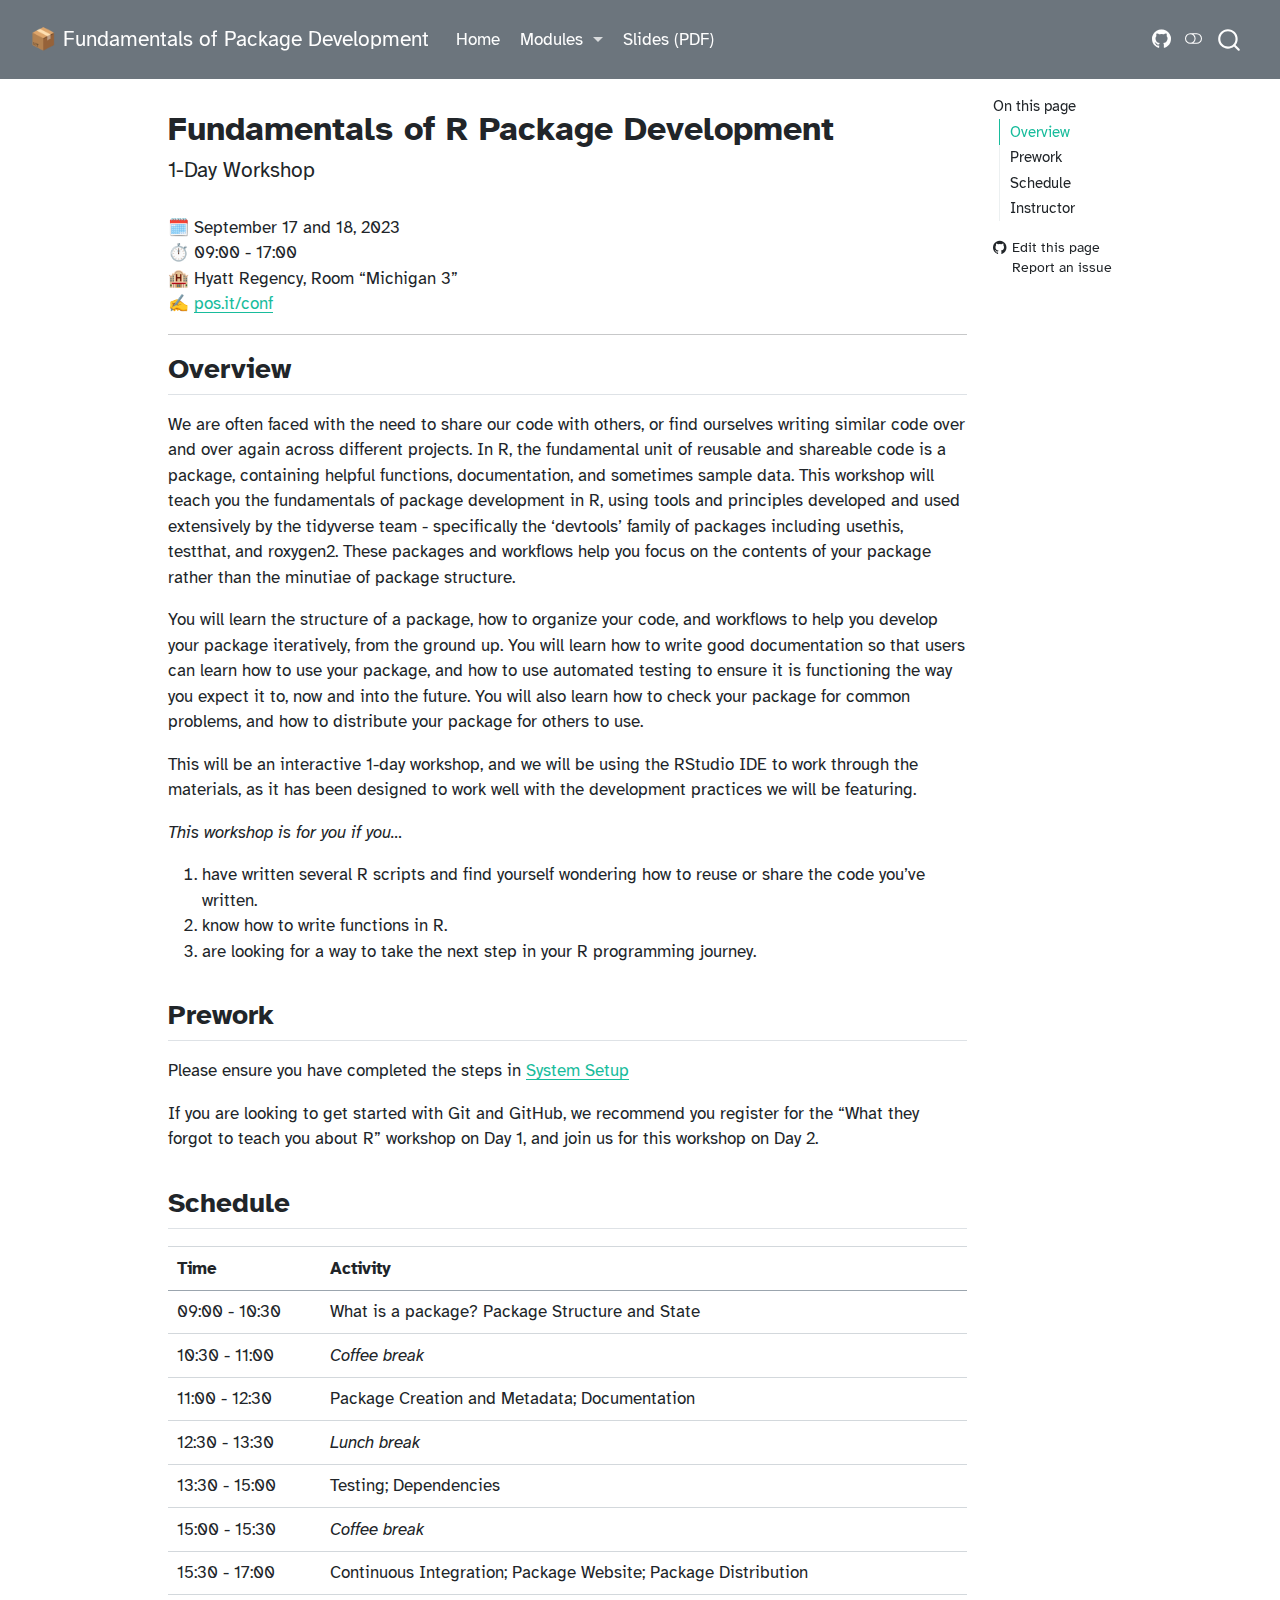
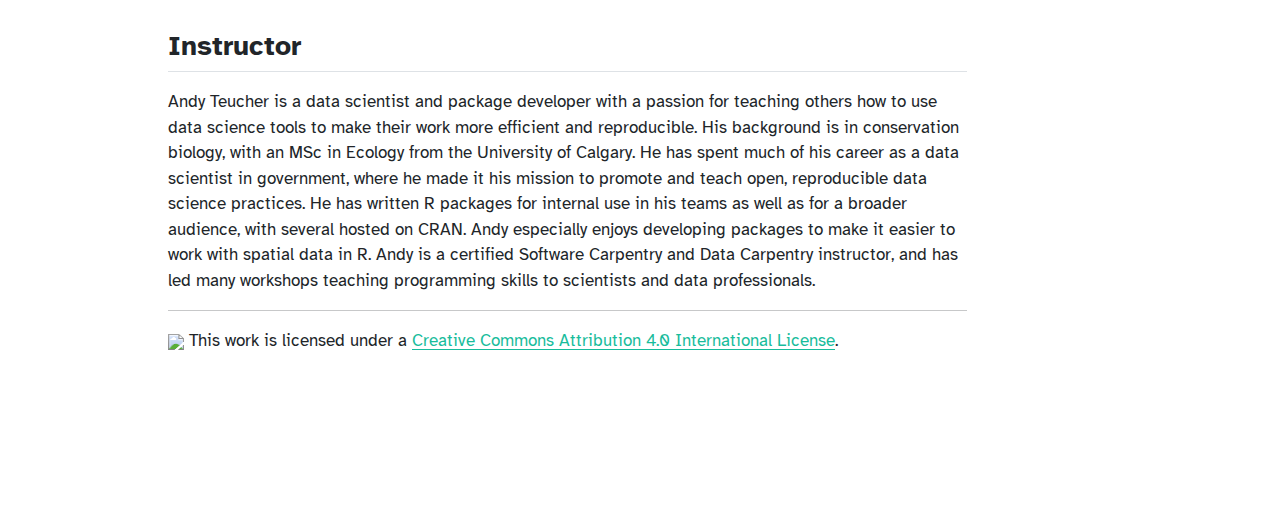
==== index.html @ 04277c33 "Built site for gh-pages" ====
<!DOCTYPE html>
<html xmlns="http://www.w3.org/1999/xhtml" lang="en" xml:lang="en"><head>

<meta charset="utf-8">
<meta name="generator" content="quarto-1.4.551">

<meta name="viewport" content="width=device-width, initial-scale=1.0, user-scalable=yes">


<title>📦 Fundamentals of Package Development - Fundamentals of R Package Development</title>
<style>
code{white-space: pre-wrap;}
span.smallcaps{font-variant: small-caps;}
div.columns{display: flex; gap: min(4vw, 1.5em);}
div.column{flex: auto; overflow-x: auto;}
div.hanging-indent{margin-left: 1.5em; text-indent: -1.5em;}
ul.task-list{list-style: none;}
ul.task-list li input[type="checkbox"] {
  width: 0.8em;
  margin: 0 0.8em 0.2em -1em; /* quarto-specific, see https://github.com/quarto-dev/quarto-cli/issues/4556 */ 
  vertical-align: middle;
}
</style>


<script src="site_libs/quarto-nav/quarto-nav.js"></script>
<script src="site_libs/quarto-nav/headroom.min.js"></script>
<script src="site_libs/clipboard/clipboard.min.js"></script>
<script src="site_libs/quarto-search/autocomplete.umd.js"></script>
<script src="site_libs/quarto-search/fuse.min.js"></script>
<script src="site_libs/quarto-search/quarto-search.js"></script>
<meta name="quarto:offset" content="./">
<script src="site_libs/quarto-html/quarto.js"></script>
<script src="site_libs/quarto-html/popper.min.js"></script>
<script src="site_libs/quarto-html/tippy.umd.min.js"></script>
<script src="site_libs/quarto-html/anchor.min.js"></script>
<link href="site_libs/quarto-html/tippy.css" rel="stylesheet">
<link href="site_libs/quarto-html/quarto-syntax-highlighting.css" rel="stylesheet" class="quarto-color-scheme" id="quarto-text-highlighting-styles">
<link href="site_libs/quarto-html/quarto-syntax-highlighting-dark.css" rel="prefetch" class="quarto-color-scheme quarto-color-alternate" id="quarto-text-highlighting-styles">
<script src="site_libs/bootstrap/bootstrap.min.js"></script>
<link href="site_libs/bootstrap/bootstrap-icons.css" rel="stylesheet">
<link href="site_libs/bootstrap/bootstrap.min.css" rel="stylesheet" class="quarto-color-scheme" id="quarto-bootstrap" data-mode="light">
<link href="site_libs/bootstrap/bootstrap-dark.min.css" rel="prefetch" class="quarto-color-scheme quarto-color-alternate" id="quarto-bootstrap" data-mode="dark">
<script id="quarto-search-options" type="application/json">{
  "location": "navbar",
  "copy-button": false,
  "collapse-after": 3,
  "panel-placement": "end",
  "type": "overlay",
  "limit": 50,
  "keyboard-shortcut": [
    "f",
    "/",
    "s"
  ],
  "show-item-context": false,
  "language": {
    "search-no-results-text": "No results",
    "search-matching-documents-text": "matching documents",
    "search-copy-link-title": "Copy link to search",
    "search-hide-matches-text": "Hide additional matches",
    "search-more-match-text": "more match in this document",
    "search-more-matches-text": "more matches in this document",
    "search-clear-button-title": "Clear",
    "search-text-placeholder": "",
    "search-detached-cancel-button-title": "Cancel",
    "search-submit-button-title": "Submit",
    "search-label": "Search"
  }
}</script>


</head>

<body class="nav-fixed">

<div id="quarto-search-results"></div>
  <header id="quarto-header" class="headroom fixed-top">
    <nav class="navbar navbar-expand-lg " data-bs-theme="dark">
      <div class="navbar-container container-fluid">
      <div class="navbar-brand-container mx-auto">
    <a class="navbar-brand" href="./index.html">
    <span class="navbar-title">📦 Fundamentals of Package Development</span>
    </a>
  </div>
            <div id="quarto-search" class="" title="Search"></div>
          <button class="navbar-toggler" type="button" data-bs-toggle="collapse" data-bs-target="#navbarCollapse" aria-controls="navbarCollapse" aria-expanded="false" aria-label="Toggle navigation" onclick="if (window.quartoToggleHeadroom) { window.quartoToggleHeadroom(); }">
  <span class="navbar-toggler-icon"></span>
</button>
          <div class="collapse navbar-collapse" id="navbarCollapse">
            <ul class="navbar-nav navbar-nav-scroll me-auto">
  <li class="nav-item">
    <a class="nav-link active" href="./index.html" aria-current="page"> 
<span class="menu-text">Home</span></a>
  </li>  
  <li class="nav-item dropdown ">
    <a class="nav-link dropdown-toggle" href="#" id="nav-menu-modules" role="button" data-bs-toggle="dropdown" aria-expanded="false">
 <span class="menu-text">Modules</span>
    </a>
    <ul class="dropdown-menu" aria-labelledby="nav-menu-modules">    
        <li>
    <a class="dropdown-item" href="./intro.html">
 <span class="dropdown-text">Introduction ✨</span></a>
  </li>  
        <li>
    <a class="dropdown-item" href="./setup.html">
 <span class="dropdown-text">System Setup 🤖</span></a>
  </li>  
        <li>
    <a class="dropdown-item" href="./understanding-pkgs.html">
 <span class="dropdown-text">Packages in a nutshell 🌰</span></a>
  </li>  
        <li>
    <a class="dropdown-item" href="./create-pkg-and-metadata.html">
 <span class="dropdown-text">Package Creation and Metadata 🧰</span></a>
  </li>  
        <li>
    <a class="dropdown-item" href="./documentation.html">
 <span class="dropdown-text">Documentation 📓</span></a>
  </li>  
        <li>
    <a class="dropdown-item" href="./testing.html">
 <span class="dropdown-text">Tests 🧪</span></a>
  </li>  
        <li>
    <a class="dropdown-item" href="./dependencies.html">
 <span class="dropdown-text">Managing dependencies 🐕</span></a>
  </li>  
        <li>
    <a class="dropdown-item" href="./ci.html">
 <span class="dropdown-text">Automated checking with GitHub Actions 🦾</span></a>
  </li>  
        <li>
    <a class="dropdown-item" href="./website.html">
 <span class="dropdown-text">Create a package website 🕸</span></a>
  </li>  
        <li>
    <a class="dropdown-item" href="./share.html">
 <span class="dropdown-text">Hosting and sharing 📤</span></a>
  </li>  
    </ul>
  </li>
  <li class="nav-item">
    <a class="nav-link" href="./materials/slides.pdf"> 
<span class="menu-text">Slides (PDF)</span></a>
  </li>  
</ul>
            <ul class="navbar-nav navbar-nav-scroll ms-auto">
  <li class="nav-item compact">
    <a class="nav-link" href="https://github.com/posit-conf-2023/pkg-dev"> <i class="bi bi-github" role="img" aria-label="GitHub">
</i> 
<span class="menu-text"></span></a>
  </li>  
</ul>
          </div> <!-- /navcollapse -->
          <div class="quarto-navbar-tools">
  <a href="" class="quarto-color-scheme-toggle quarto-navigation-tool  px-1" onclick="window.quartoToggleColorScheme(); return false;" title="Toggle dark mode"><i class="bi"></i></a>
</div>
      </div> <!-- /container-fluid -->
    </nav>
</header>
<!-- content -->
<div id="quarto-content" class="quarto-container page-columns page-rows-contents page-layout-article page-navbar">
<!-- sidebar -->
<!-- margin-sidebar -->
    <div id="quarto-margin-sidebar" class="sidebar margin-sidebar">
        <nav id="TOC" role="doc-toc" class="toc-active">
    <h2 id="toc-title">On this page</h2>
   
  <ul>
  <li><a href="#overview" id="toc-overview" class="nav-link active" data-scroll-target="#overview">Overview</a></li>
  <li><a href="#prework" id="toc-prework" class="nav-link" data-scroll-target="#prework">Prework</a></li>
  <li><a href="#schedule" id="toc-schedule" class="nav-link" data-scroll-target="#schedule">Schedule</a></li>
  <li><a href="#instructor" id="toc-instructor" class="nav-link" data-scroll-target="#instructor">Instructor</a></li>
  </ul>
<div class="toc-actions"><ul><li><a href="https://github.com/posit-conf-2023/pkg-dev/edit/main/index.qmd" class="toc-action"><i class="bi bi-github"></i>Edit this page</a></li><li><a href="https://github.com/posit-conf-2023/pkg-dev/issues/new" class="toc-action"><i class="bi empty"></i>Report an issue</a></li></ul></div></nav>
    </div>
<!-- main -->
<main class="content" id="quarto-document-content">

<header id="title-block-header" class="quarto-title-block default">
<div class="quarto-title">
<h1 class="title">Fundamentals of R Package Development</h1>
<p class="subtitle lead">1-Day Workshop</p>
</div>



<div class="quarto-title-meta">

    
  
    
  </div>
  


</header>


<p>🗓️ September 17 and 18, 2023<br>
⏱️ 09:00 - 17:00<br>
🏨 Hyatt Regency, Room “Michigan 3”<br>
✍️ <a href="http://pos.it/conf">pos.it/conf</a></p>
<hr>
<section id="overview" class="level2">
<h2 class="anchored" data-anchor-id="overview">Overview</h2>
<p>We are often faced with the need to share our code with others, or find ourselves writing similar code over and over again across different projects. In R, the fundamental unit of reusable and shareable code is a package, containing helpful functions, documentation, and sometimes sample data. This workshop will teach you the fundamentals of package development in R, using tools and principles developed and used extensively by the tidyverse team - specifically the ‘devtools’ family of packages including usethis, testthat, and roxygen2. These packages and workflows help you focus on the contents of your package rather than the minutiae of package structure.</p>
<p>You will learn the structure of a package, how to organize your code, and workflows to help you develop your package iteratively, from the ground up. You will learn how to write good documentation so that users can learn how to use your package, and how to use automated testing to ensure it is functioning the way you expect it to, now and into the future. You will also learn how to check your package for common problems, and how to distribute your package for others to use.</p>
<p>This will be an interactive 1-day workshop, and we will be using the RStudio IDE to work through the materials, as it has been designed to work well with the development practices we will be featuring.</p>
<p><em>This workshop is for you if you…</em></p>
<ol type="1">
<li>have written several R scripts and find yourself wondering how to reuse or share the code you’ve written.</li>
<li>know how to write functions in R.</li>
<li>are looking for a way to take the next step in your R programming journey.</li>
</ol>
</section>
<section id="prework" class="level2">
<h2 class="anchored" data-anchor-id="prework">Prework</h2>
<p>Please ensure you have completed the steps in <a href="setup.html">System Setup</a></p>
<p>If you are looking to get started with Git and GitHub, we recommend you register for the “What they forgot to teach you about R” workshop on Day 1, and join us for this workshop on Day 2.</p>
</section>
<section id="schedule" class="level2">
<h2 class="anchored" data-anchor-id="schedule">Schedule</h2>
<table class="table">
<colgroup>
<col style="width: 19%">
<col style="width: 80%">
</colgroup>
<thead>
<tr class="header">
<th style="text-align: left;">Time</th>
<th style="text-align: left;">Activity</th>
</tr>
</thead>
<tbody>
<tr class="odd">
<td style="text-align: left;">09:00 - 10:30</td>
<td style="text-align: left;">What is a package? Package Structure and State</td>
</tr>
<tr class="even">
<td style="text-align: left;">10:30 - 11:00</td>
<td style="text-align: left;"><em>Coffee break</em></td>
</tr>
<tr class="odd">
<td style="text-align: left;">11:00 - 12:30</td>
<td style="text-align: left;">Package Creation and Metadata; Documentation</td>
</tr>
<tr class="even">
<td style="text-align: left;">12:30 - 13:30</td>
<td style="text-align: left;"><em>Lunch break</em></td>
</tr>
<tr class="odd">
<td style="text-align: left;">13:30 - 15:00</td>
<td style="text-align: left;">Testing; Dependencies</td>
</tr>
<tr class="even">
<td style="text-align: left;">15:00 - 15:30</td>
<td style="text-align: left;"><em>Coffee break</em></td>
</tr>
<tr class="odd">
<td style="text-align: left;">15:30 - 17:00</td>
<td style="text-align: left;">Continuous Integration; Package Website; Package Distribution</td>
</tr>
</tbody>
</table>
</section>
<section id="instructor" class="level2">
<h2 class="anchored" data-anchor-id="instructor">Instructor</h2>
<p>Andy Teucher is a data scientist and package developer with a passion for teaching others how to use data science tools to make their work more efficient and reproducible. His background is in conservation biology, with an MSc in Ecology from the University of Calgary. He has spent much of his career as a data scientist in government, where he made it his mission to promote and teach open, reproducible data science practices. He has written R packages for internal use in his teams as well as for a broader audience, with several hosted on CRAN. Andy especially enjoys developing packages to make it easier to work with spatial data in R. Andy is a certified Software Carpentry and Data Carpentry instructor, and has led many workshops teaching programming skills to scientists and data professionals.</p>
<hr>
<p><img src="https://i.creativecommons.org/l/by/4.0/88x31.png" class="img-fluid"> This work is licensed under a <a href="https://creativecommons.org/licenses/by/4.0/">Creative Commons Attribution 4.0 International License</a>.</p>


</section>

</main> <!-- /main -->
<script id="quarto-html-after-body" type="application/javascript">
window.document.addEventListener("DOMContentLoaded", function (event) {
  const toggleBodyColorMode = (bsSheetEl) => {
    const mode = bsSheetEl.getAttribute("data-mode");
    const bodyEl = window.document.querySelector("body");
    if (mode === "dark") {
      bodyEl.classList.add("quarto-dark");
      bodyEl.classList.remove("quarto-light");
    } else {
      bodyEl.classList.add("quarto-light");
      bodyEl.classList.remove("quarto-dark");
    }
  }
  const toggleBodyColorPrimary = () => {
    const bsSheetEl = window.document.querySelector("link#quarto-bootstrap");
    if (bsSheetEl) {
      toggleBodyColorMode(bsSheetEl);
    }
  }
  toggleBodyColorPrimary();  
  const disableStylesheet = (stylesheets) => {
    for (let i=0; i < stylesheets.length; i++) {
      const stylesheet = stylesheets[i];
      stylesheet.rel = 'prefetch';
    }
  }
  const enableStylesheet = (stylesheets) => {
    for (let i=0; i < stylesheets.length; i++) {
      const stylesheet = stylesheets[i];
      stylesheet.rel = 'stylesheet';
    }
  }
  const manageTransitions = (selector, allowTransitions) => {
    const els = window.document.querySelectorAll(selector);
    for (let i=0; i < els.length; i++) {
      const el = els[i];
      if (allowTransitions) {
        el.classList.remove('notransition');
      } else {
        el.classList.add('notransition');
      }
    }
  }
  const toggleGiscusIfUsed = (isAlternate, darkModeDefault) => {
    const baseTheme = document.querySelector('#giscus-base-theme')?.value ?? 'light';
    const alternateTheme = document.querySelector('#giscus-alt-theme')?.value ?? 'dark';
    let newTheme = '';
    if(darkModeDefault) {
      newTheme = isAlternate ? baseTheme : alternateTheme;
    } else {
      newTheme = isAlternate ? alternateTheme : baseTheme;
    }
    const changeGiscusTheme = () => {
      // From: https://github.com/giscus/giscus/issues/336
      const sendMessage = (message) => {
        const iframe = document.querySelector('iframe.giscus-frame');
        if (!iframe) return;
        iframe.contentWindow.postMessage({ giscus: message }, 'https://giscus.app');
      }
      sendMessage({
        setConfig: {
          theme: newTheme
        }
      });
    }
    const isGiscussLoaded = window.document.querySelector('iframe.giscus-frame') !== null;
    if (isGiscussLoaded) {
      changeGiscusTheme();
    }
  }
  const toggleColorMode = (alternate) => {
    // Switch the stylesheets
    const alternateStylesheets = window.document.querySelectorAll('link.quarto-color-scheme.quarto-color-alternate');
    manageTransitions('#quarto-margin-sidebar .nav-link', false);
    if (alternate) {
      enableStylesheet(alternateStylesheets);
      for (const sheetNode of alternateStylesheets) {
        if (sheetNode.id === "quarto-bootstrap") {
          toggleBodyColorMode(sheetNode);
        }
      }
    } else {
      disableStylesheet(alternateStylesheets);
      toggleBodyColorPrimary();
    }
    manageTransitions('#quarto-margin-sidebar .nav-link', true);
    // Switch the toggles
    const toggles = window.document.querySelectorAll('.quarto-color-scheme-toggle');
    for (let i=0; i < toggles.length; i++) {
      const toggle = toggles[i];
      if (toggle) {
        if (alternate) {
          toggle.classList.add("alternate");     
        } else {
          toggle.classList.remove("alternate");
        }
      }
    }
    // Hack to workaround the fact that safari doesn't
    // properly recolor the scrollbar when toggling (#1455)
    if (navigator.userAgent.indexOf('Safari') > 0 && navigator.userAgent.indexOf('Chrome') == -1) {
      manageTransitions("body", false);
      window.scrollTo(0, 1);
      setTimeout(() => {
        window.scrollTo(0, 0);
        manageTransitions("body", true);
      }, 40);  
    }
  }
  const isFileUrl = () => { 
    return window.location.protocol === 'file:';
  }
  const hasAlternateSentinel = () => {  
    let styleSentinel = getColorSchemeSentinel();
    if (styleSentinel !== null) {
      return styleSentinel === "alternate";
    } else {
      return false;
    }
  }
  const setStyleSentinel = (alternate) => {
    const value = alternate ? "alternate" : "default";
    if (!isFileUrl()) {
      window.localStorage.setItem("quarto-color-scheme", value);
    } else {
      localAlternateSentinel = value;
    }
  }
  const getColorSchemeSentinel = () => {
    if (!isFileUrl()) {
      const storageValue = window.localStorage.getItem("quarto-color-scheme");
      return storageValue != null ? storageValue : localAlternateSentinel;
    } else {
      return localAlternateSentinel;
    }
  }
  const darkModeDefault = false;
  let localAlternateSentinel = darkModeDefault ? 'alternate' : 'default';
  // Dark / light mode switch
  window.quartoToggleColorScheme = () => {
    // Read the current dark / light value 
    let toAlternate = !hasAlternateSentinel();
    toggleColorMode(toAlternate);
    setStyleSentinel(toAlternate);
    toggleGiscusIfUsed(toAlternate, darkModeDefault);
  };
  // Ensure there is a toggle, if there isn't float one in the top right
  if (window.document.querySelector('.quarto-color-scheme-toggle') === null) {
    const a = window.document.createElement('a');
    a.classList.add('top-right');
    a.classList.add('quarto-color-scheme-toggle');
    a.href = "";
    a.onclick = function() { try { window.quartoToggleColorScheme(); } catch {} return false; };
    const i = window.document.createElement("i");
    i.classList.add('bi');
    a.appendChild(i);
    window.document.body.appendChild(a);
  }
  // Switch to dark mode if need be
  if (hasAlternateSentinel()) {
    toggleColorMode(true);
  } else {
    toggleColorMode(false);
  }
  const icon = "";
  const anchorJS = new window.AnchorJS();
  anchorJS.options = {
    placement: 'right',
    icon: icon
  };
  anchorJS.add('.anchored');
  const isCodeAnnotation = (el) => {
    for (const clz of el.classList) {
      if (clz.startsWith('code-annotation-')) {                     
        return true;
      }
    }
    return false;
  }
  const clipboard = new window.ClipboardJS('.code-copy-button', {
    text: function(trigger) {
      const codeEl = trigger.previousElementSibling.cloneNode(true);
      for (const childEl of codeEl.children) {
        if (isCodeAnnotation(childEl)) {
          childEl.remove();
        }
      }
      return codeEl.innerText;
    }
  });
  clipboard.on('success', function(e) {
    // button target
    const button = e.trigger;
    // don't keep focus
    button.blur();
    // flash "checked"
    button.classList.add('code-copy-button-checked');
    var currentTitle = button.getAttribute("title");
    button.setAttribute("title", "Copied!");
    let tooltip;
    if (window.bootstrap) {
      button.setAttribute("data-bs-toggle", "tooltip");
      button.setAttribute("data-bs-placement", "left");
      button.setAttribute("data-bs-title", "Copied!");
      tooltip = new bootstrap.Tooltip(button, 
        { trigger: "manual", 
          customClass: "code-copy-button-tooltip",
          offset: [0, -8]});
      tooltip.show();    
    }
    setTimeout(function() {
      if (tooltip) {
        tooltip.hide();
        button.removeAttribute("data-bs-title");
        button.removeAttribute("data-bs-toggle");
        button.removeAttribute("data-bs-placement");
      }
      button.setAttribute("title", currentTitle);
      button.classList.remove('code-copy-button-checked');
    }, 1000);
    // clear code selection
    e.clearSelection();
  });
    var localhostRegex = new RegExp(/^(?:http|https):\/\/localhost\:?[0-9]*\//);
    var mailtoRegex = new RegExp(/^mailto:/);
      var filterRegex = new RegExp("https:\/\/ateucher\.github\.io\/pkg-dev-psc-2024-04-29\/");
    var isInternal = (href) => {
        return filterRegex.test(href) || localhostRegex.test(href) || mailtoRegex.test(href);
    }
    // Inspect non-navigation links and adorn them if external
 	var links = window.document.querySelectorAll('a[href]:not(.nav-link):not(.navbar-brand):not(.toc-action):not(.sidebar-link):not(.sidebar-item-toggle):not(.pagination-link):not(.no-external):not([aria-hidden]):not(.dropdown-item):not(.quarto-navigation-tool)');
    for (var i=0; i<links.length; i++) {
      const link = links[i];
      if (!isInternal(link.href)) {
        // undo the damage that might have been done by quarto-nav.js in the case of
        // links that we want to consider external
        if (link.dataset.originalHref !== undefined) {
          link.href = link.dataset.originalHref;
        }
      }
    }
  function tippyHover(el, contentFn, onTriggerFn, onUntriggerFn) {
    const config = {
      allowHTML: true,
      maxWidth: 500,
      delay: 100,
      arrow: false,
      appendTo: function(el) {
          return el.parentElement;
      },
      interactive: true,
      interactiveBorder: 10,
      theme: 'quarto',
      placement: 'bottom-start',
    };
    if (contentFn) {
      config.content = contentFn;
    }
    if (onTriggerFn) {
      config.onTrigger = onTriggerFn;
    }
    if (onUntriggerFn) {
      config.onUntrigger = onUntriggerFn;
    }
    window.tippy(el, config); 
  }
  const noterefs = window.document.querySelectorAll('a[role="doc-noteref"]');
  for (var i=0; i<noterefs.length; i++) {
    const ref = noterefs[i];
    tippyHover(ref, function() {
      // use id or data attribute instead here
      let href = ref.getAttribute('data-footnote-href') || ref.getAttribute('href');
      try { href = new URL(href).hash; } catch {}
      const id = href.replace(/^#\/?/, "");
      const note = window.document.getElementById(id);
      if (note) {
        return note.innerHTML;
      } else {
        return "";
      }
    });
  }
  const xrefs = window.document.querySelectorAll('a.quarto-xref');
  const processXRef = (id, note) => {
    // Strip column container classes
    const stripColumnClz = (el) => {
      el.classList.remove("page-full", "page-columns");
      if (el.children) {
        for (const child of el.children) {
          stripColumnClz(child);
        }
      }
    }
    stripColumnClz(note)
    if (id === null || id.startsWith('sec-')) {
      // Special case sections, only their first couple elements
      const container = document.createElement("div");
      if (note.children && note.children.length > 2) {
        container.appendChild(note.children[0].cloneNode(true));
        for (let i = 1; i < note.children.length; i++) {
          const child = note.children[i];
          if (child.tagName === "P" && child.innerText === "") {
            continue;
          } else {
            container.appendChild(child.cloneNode(true));
            break;
          }
        }
        if (window.Quarto?.typesetMath) {
          window.Quarto.typesetMath(container);
        }
        return container.innerHTML
      } else {
        if (window.Quarto?.typesetMath) {
          window.Quarto.typesetMath(note);
        }
        return note.innerHTML;
      }
    } else {
      // Remove any anchor links if they are present
      const anchorLink = note.querySelector('a.anchorjs-link');
      if (anchorLink) {
        anchorLink.remove();
      }
      if (window.Quarto?.typesetMath) {
        window.Quarto.typesetMath(note);
      }
      // TODO in 1.5, we should make sure this works without a callout special case
      if (note.classList.contains("callout")) {
        return note.outerHTML;
      } else {
        return note.innerHTML;
      }
    }
  }
  for (var i=0; i<xrefs.length; i++) {
    const xref = xrefs[i];
    tippyHover(xref, undefined, function(instance) {
      instance.disable();
      let url = xref.getAttribute('href');
      let hash = undefined; 
      if (url.startsWith('#')) {
        hash = url;
      } else {
        try { hash = new URL(url).hash; } catch {}
      }
      if (hash) {
        const id = hash.replace(/^#\/?/, "");
        const note = window.document.getElementById(id);
        if (note !== null) {
          try {
            const html = processXRef(id, note.cloneNode(true));
            instance.setContent(html);
          } finally {
            instance.enable();
            instance.show();
          }
        } else {
          // See if we can fetch this
          fetch(url.split('#')[0])
          .then(res => res.text())
          .then(html => {
            const parser = new DOMParser();
            const htmlDoc = parser.parseFromString(html, "text/html");
            const note = htmlDoc.getElementById(id);
            if (note !== null) {
              const html = processXRef(id, note);
              instance.setContent(html);
            } 
          }).finally(() => {
            instance.enable();
            instance.show();
          });
        }
      } else {
        // See if we can fetch a full url (with no hash to target)
        // This is a special case and we should probably do some content thinning / targeting
        fetch(url)
        .then(res => res.text())
        .then(html => {
          const parser = new DOMParser();
          const htmlDoc = parser.parseFromString(html, "text/html");
          const note = htmlDoc.querySelector('main.content');
          if (note !== null) {
            // This should only happen for chapter cross references
            // (since there is no id in the URL)
            // remove the first header
            if (note.children.length > 0 && note.children[0].tagName === "HEADER") {
              note.children[0].remove();
            }
            const html = processXRef(null, note);
            instance.setContent(html);
          } 
        }).finally(() => {
          instance.enable();
          instance.show();
        });
      }
    }, function(instance) {
    });
  }
      let selectedAnnoteEl;
      const selectorForAnnotation = ( cell, annotation) => {
        let cellAttr = 'data-code-cell="' + cell + '"';
        let lineAttr = 'data-code-annotation="' +  annotation + '"';
        const selector = 'span[' + cellAttr + '][' + lineAttr + ']';
        return selector;
      }
      const selectCodeLines = (annoteEl) => {
        const doc = window.document;
        const targetCell = annoteEl.getAttribute("data-target-cell");
        const targetAnnotation = annoteEl.getAttribute("data-target-annotation");
        const annoteSpan = window.document.querySelector(selectorForAnnotation(targetCell, targetAnnotation));
        const lines = annoteSpan.getAttribute("data-code-lines").split(",");
        const lineIds = lines.map((line) => {
          return targetCell + "-" + line;
        })
        let top = null;
        let height = null;
        let parent = null;
        if (lineIds.length > 0) {
            //compute the position of the single el (top and bottom and make a div)
            const el = window.document.getElementById(lineIds[0]);
            top = el.offsetTop;
            height = el.offsetHeight;
            parent = el.parentElement.parentElement;
          if (lineIds.length > 1) {
            const lastEl = window.document.getElementById(lineIds[lineIds.length - 1]);
            const bottom = lastEl.offsetTop + lastEl.offsetHeight;
            height = bottom - top;
          }
          if (top !== null && height !== null && parent !== null) {
            // cook up a div (if necessary) and position it 
            let div = window.document.getElementById("code-annotation-line-highlight");
            if (div === null) {
              div = window.document.createElement("div");
              div.setAttribute("id", "code-annotation-line-highlight");
              div.style.position = 'absolute';
              parent.appendChild(div);
            }
            div.style.top = top - 2 + "px";
            div.style.height = height + 4 + "px";
            div.style.left = 0;
            let gutterDiv = window.document.getElementById("code-annotation-line-highlight-gutter");
            if (gutterDiv === null) {
              gutterDiv = window.document.createElement("div");
              gutterDiv.setAttribute("id", "code-annotation-line-highlight-gutter");
              gutterDiv.style.position = 'absolute';
              const codeCell = window.document.getElementById(targetCell);
              const gutter = codeCell.querySelector('.code-annotation-gutter');
              gutter.appendChild(gutterDiv);
            }
            gutterDiv.style.top = top - 2 + "px";
            gutterDiv.style.height = height + 4 + "px";
          }
          selectedAnnoteEl = annoteEl;
        }
      };
      const unselectCodeLines = () => {
        const elementsIds = ["code-annotation-line-highlight", "code-annotation-line-highlight-gutter"];
        elementsIds.forEach((elId) => {
          const div = window.document.getElementById(elId);
          if (div) {
            div.remove();
          }
        });
        selectedAnnoteEl = undefined;
      };
        // Handle positioning of the toggle
    window.addEventListener(
      "resize",
      throttle(() => {
        elRect = undefined;
        if (selectedAnnoteEl) {
          selectCodeLines(selectedAnnoteEl);
        }
      }, 10)
    );
    function throttle(fn, ms) {
    let throttle = false;
    let timer;
      return (...args) => {
        if(!throttle) { // first call gets through
            fn.apply(this, args);
            throttle = true;
        } else { // all the others get throttled
            if(timer) clearTimeout(timer); // cancel #2
            timer = setTimeout(() => {
              fn.apply(this, args);
              timer = throttle = false;
            }, ms);
        }
      };
    }
      // Attach click handler to the DT
      const annoteDls = window.document.querySelectorAll('dt[data-target-cell]');
      for (const annoteDlNode of annoteDls) {
        annoteDlNode.addEventListener('click', (event) => {
          const clickedEl = event.target;
          if (clickedEl !== selectedAnnoteEl) {
            unselectCodeLines();
            const activeEl = window.document.querySelector('dt[data-target-cell].code-annotation-active');
            if (activeEl) {
              activeEl.classList.remove('code-annotation-active');
            }
            selectCodeLines(clickedEl);
            clickedEl.classList.add('code-annotation-active');
          } else {
            // Unselect the line
            unselectCodeLines();
            clickedEl.classList.remove('code-annotation-active');
          }
        });
      }
  const findCites = (el) => {
    const parentEl = el.parentElement;
    if (parentEl) {
      const cites = parentEl.dataset.cites;
      if (cites) {
        return {
          el,
          cites: cites.split(' ')
        };
      } else {
        return findCites(el.parentElement)
      }
    } else {
      return undefined;
    }
  };
  var bibliorefs = window.document.querySelectorAll('a[role="doc-biblioref"]');
  for (var i=0; i<bibliorefs.length; i++) {
    const ref = bibliorefs[i];
    const citeInfo = findCites(ref);
    if (citeInfo) {
      tippyHover(citeInfo.el, function() {
        var popup = window.document.createElement('div');
        citeInfo.cites.forEach(function(cite) {
          var citeDiv = window.document.createElement('div');
          citeDiv.classList.add('hanging-indent');
          citeDiv.classList.add('csl-entry');
          var biblioDiv = window.document.getElementById('ref-' + cite);
          if (biblioDiv) {
            citeDiv.innerHTML = biblioDiv.innerHTML;
          }
          popup.appendChild(citeDiv);
        });
        return popup.innerHTML;
      });
    }
  }
});
</script>
</div> <!-- /content -->




<footer class="footer"><div class="nav-footer"><div class="nav-footer-center"><div class="toc-actions d-sm-block d-md-none"><ul><li><a href="https://github.com/posit-conf-2023/pkg-dev/edit/main/index.qmd" class="toc-action"><i class="bi bi-github"></i>Edit this page</a></li><li><a href="https://github.com/posit-conf-2023/pkg-dev/issues/new" class="toc-action"><i class="bi empty"></i>Report an issue</a></li></ul></div></div></div></footer></body></html>
---- site_libs/quarto-html/tippy.css ----
.tippy-box[data-animation=fade][data-state=hidden]{opacity:0}[data-tippy-root]{max-width:calc(100vw - 10px)}.tippy-box{position:relative;background-color:#333;color:#fff;border-radius:4px;font-size:14px;line-height:1.4;white-space:normal;outline:0;transition-property:transform,visibility,opacity}.tippy-box[data-placement^=top]>.tippy-arrow{bottom:0}.tippy-box[data-placement^=top]>.tippy-arrow:before{bottom:-7px;left:0;border-width:8px 8px 0;border-top-color:initial;transform-origin:center top}.tippy-box[data-placement^=bottom]>.tippy-arrow{top:0}.tippy-box[data-placement^=bottom]>.tippy-arrow:before{top:-7px;left:0;border-width:0 8px 8px;border-bottom-color:initial;transform-origin:center bottom}.tippy-box[data-placement^=left]>.tippy-arrow{right:0}.tippy-box[data-placement^=left]>.tippy-arrow:before{border-width:8px 0 8px 8px;border-left-color:initial;right:-7px;transform-origin:center left}.tippy-box[data-placement^=right]>.tippy-arrow{left:0}.tippy-box[data-placement^=right]>.tippy-arrow:before{left:-7px;border-width:8px 8px 8px 0;border-right-color:initial;transform-origin:center right}.tippy-box[data-inertia][data-state=visible]{transition-timing-function:cubic-bezier(.54,1.5,.38,1.11)}.tippy-arrow{width:16px;height:16px;color:#333}.tippy-arrow:before{content:"";position:absolute;border-color:transparent;border-style:solid}.tippy-content{position:relative;padding:5px 9px;z-index:1}
---- site_libs/quarto-html/quarto-syntax-highlighting.css ----
/* quarto syntax highlight colors */
:root {
  --quarto-hl-ot-color: #003B4F;
  --quarto-hl-at-color: #657422;
  --quarto-hl-ss-color: #20794D;
  --quarto-hl-an-color: #5E5E5E;
  --quarto-hl-fu-color: #4758AB;
  --quarto-hl-st-color: #20794D;
  --quarto-hl-cf-color: #003B4F;
  --quarto-hl-op-color: #5E5E5E;
  --quarto-hl-er-color: #AD0000;
  --quarto-hl-bn-color: #AD0000;
  --quarto-hl-al-color: #AD0000;
  --quarto-hl-va-color: #111111;
  --quarto-hl-bu-color: inherit;
  --quarto-hl-ex-color: inherit;
  --quarto-hl-pp-color: #AD0000;
  --quarto-hl-in-color: #5E5E5E;
  --quarto-hl-vs-color: #20794D;
  --quarto-hl-wa-color: #5E5E5E;
  --quarto-hl-do-color: #5E5E5E;
  --quarto-hl-im-color: #00769E;
  --quarto-hl-ch-color: #20794D;
  --quarto-hl-dt-color: #AD0000;
  --quarto-hl-fl-color: #AD0000;
  --quarto-hl-co-color: #5E5E5E;
  --quarto-hl-cv-color: #5E5E5E;
  --quarto-hl-cn-color: #8f5902;
  --quarto-hl-sc-color: #5E5E5E;
  --quarto-hl-dv-color: #AD0000;
  --quarto-hl-kw-color: #003B4F;
}

/* other quarto variables */
:root {
  --quarto-font-monospace: "Fira Code";
}

pre > code.sourceCode > span {
  color: #003B4F;
}

code span {
  color: #003B4F;
}

code.sourceCode > span {
  color: #003B4F;
}

div.sourceCode,
div.sourceCode pre.sourceCode {
  color: #003B4F;
}

code span.ot {
  color: #003B4F;
  font-style: inherit;
}

code span.at {
  color: #657422;
  font-style: inherit;
}

code span.ss {
  color: #20794D;
  font-style: inherit;
}

code span.an {
  color: #5E5E5E;
  font-style: inherit;
}

code span.fu {
  color: #4758AB;
  font-style: inherit;
}

code span.st {
  color: #20794D;
  font-style: inherit;
}

code span.cf {
  color: #003B4F;
  font-style: inherit;
}

code span.op {
  color: #5E5E5E;
  font-style: inherit;
}

code span.er {
  color: #AD0000;
  font-style: inherit;
}

code span.bn {
  color: #AD0000;
  font-style: inherit;
}

code span.al {
  color: #AD0000;
  font-style: inherit;
}

code span.va {
  color: #111111;
  font-style: inherit;
}

code span.bu {
  font-style: inherit;
}

code span.ex {
  font-style: inherit;
}

code span.pp {
  color: #AD0000;
  font-style: inherit;
}

code span.in {
  color: #5E5E5E;
  font-style: inherit;
}

code span.vs {
  color: #20794D;
  font-style: inherit;
}

code span.wa {
  color: #5E5E5E;
  font-style: italic;
}

code span.do {
  color: #5E5E5E;
  font-style: italic;
}

code span.im {
  color: #00769E;
  font-style: inherit;
}

code span.ch {
  color: #20794D;
  font-style: inherit;
}

code span.dt {
  color: #AD0000;
  font-style: inherit;
}

code span.fl {
  color: #AD0000;
  font-style: inherit;
}

code span.co {
  color: #5E5E5E;
  font-style: inherit;
}

code span.cv {
  color: #5E5E5E;
  font-style: italic;
}

code span.cn {
  color: #8f5902;
  font-style: inherit;
}

code span.sc {
  color: #5E5E5E;
  font-style: inherit;
}

code span.dv {
  color: #AD0000;
  font-style: inherit;
}

code span.kw {
  color: #003B4F;
  font-style: inherit;
}

.prevent-inlining {
  content: "</";
}

/*# sourceMappingURL=debc5d5d77c3f9108843748ff7464032.css.map */
---- site_libs/quarto-html/quarto-syntax-highlighting-dark.css ----
/* quarto syntax highlight colors */
:root {
  --quarto-hl-al-color: #f07178;
  --quarto-hl-an-color: #d4d0ab;
  --quarto-hl-at-color: #00e0e0;
  --quarto-hl-bn-color: #d4d0ab;
  --quarto-hl-bu-color: #abe338;
  --quarto-hl-ch-color: #abe338;
  --quarto-hl-co-color: #f8f8f2;
  --quarto-hl-cv-color: #ffd700;
  --quarto-hl-cn-color: #ffd700;
  --quarto-hl-cf-color: #ffa07a;
  --quarto-hl-dt-color: #ffa07a;
  --quarto-hl-dv-color: #d4d0ab;
  --quarto-hl-do-color: #f8f8f2;
  --quarto-hl-er-color: #f07178;
  --quarto-hl-ex-color: #00e0e0;
  --quarto-hl-fl-color: #d4d0ab;
  --quarto-hl-fu-color: #ffa07a;
  --quarto-hl-im-color: #abe338;
  --quarto-hl-in-color: #d4d0ab;
  --quarto-hl-kw-color: #ffa07a;
  --quarto-hl-op-color: #ffa07a;
  --quarto-hl-ot-color: #00e0e0;
  --quarto-hl-pp-color: #dcc6e0;
  --quarto-hl-re-color: #00e0e0;
  --quarto-hl-sc-color: #abe338;
  --quarto-hl-ss-color: #abe338;
  --quarto-hl-st-color: #abe338;
  --quarto-hl-va-color: #00e0e0;
  --quarto-hl-vs-color: #abe338;
  --quarto-hl-wa-color: #dcc6e0;
}

/* other quarto variables */
:root {
  --quarto-font-monospace: "Fira Code";
}

code span.al {
  background-color: #2a0f15;
  font-weight: bold;
  color: #f07178;
}

code span.an {
  color: #d4d0ab;
}

code span.at {
  color: #00e0e0;
}

code span.bn {
  color: #d4d0ab;
}

code span.bu {
  color: #abe338;
}

code span.ch {
  color: #abe338;
}

code span.co {
  font-style: italic;
  color: #f8f8f2;
}

code span.cv {
  color: #ffd700;
}

code span.cn {
  color: #ffd700;
}

code span.cf {
  font-weight: bold;
  color: #ffa07a;
}

code span.dt {
  color: #ffa07a;
}

code span.dv {
  color: #d4d0ab;
}

code span.do {
  color: #f8f8f2;
}

code span.er {
  color: #f07178;
  text-decoration: underline;
}

code span.ex {
  font-weight: bold;
  color: #00e0e0;
}

code span.fl {
  color: #d4d0ab;
}

code span.fu {
  color: #ffa07a;
}

code span.im {
  color: #abe338;
}

code span.in {
  color: #d4d0ab;
}

code span.kw {
  font-weight: bold;
  color: #ffa07a;
}

pre > code.sourceCode > span {
  color: #f8f8f2;
}

code span {
  color: #f8f8f2;
}

code.sourceCode > span {
  color: #f8f8f2;
}

div.sourceCode,
div.sourceCode pre.sourceCode {
  color: #f8f8f2;
}

code span.op {
  color: #ffa07a;
}

code span.ot {
  color: #00e0e0;
}

code span.pp {
  color: #dcc6e0;
}

code span.re {
  background-color: #f8f8f2;
  color: #00e0e0;
}

code span.sc {
  color: #abe338;
}

code span.ss {
  color: #abe338;
}

code span.st {
  color: #abe338;
}

code span.va {
  color: #00e0e0;
}

code span.vs {
  color: #abe338;
}

code span.wa {
  color: #dcc6e0;
}

.prevent-inlining {
  content: "</";
}

/*# sourceMappingURL=935a306eefa94366c21e1a970dddb765.css.map */
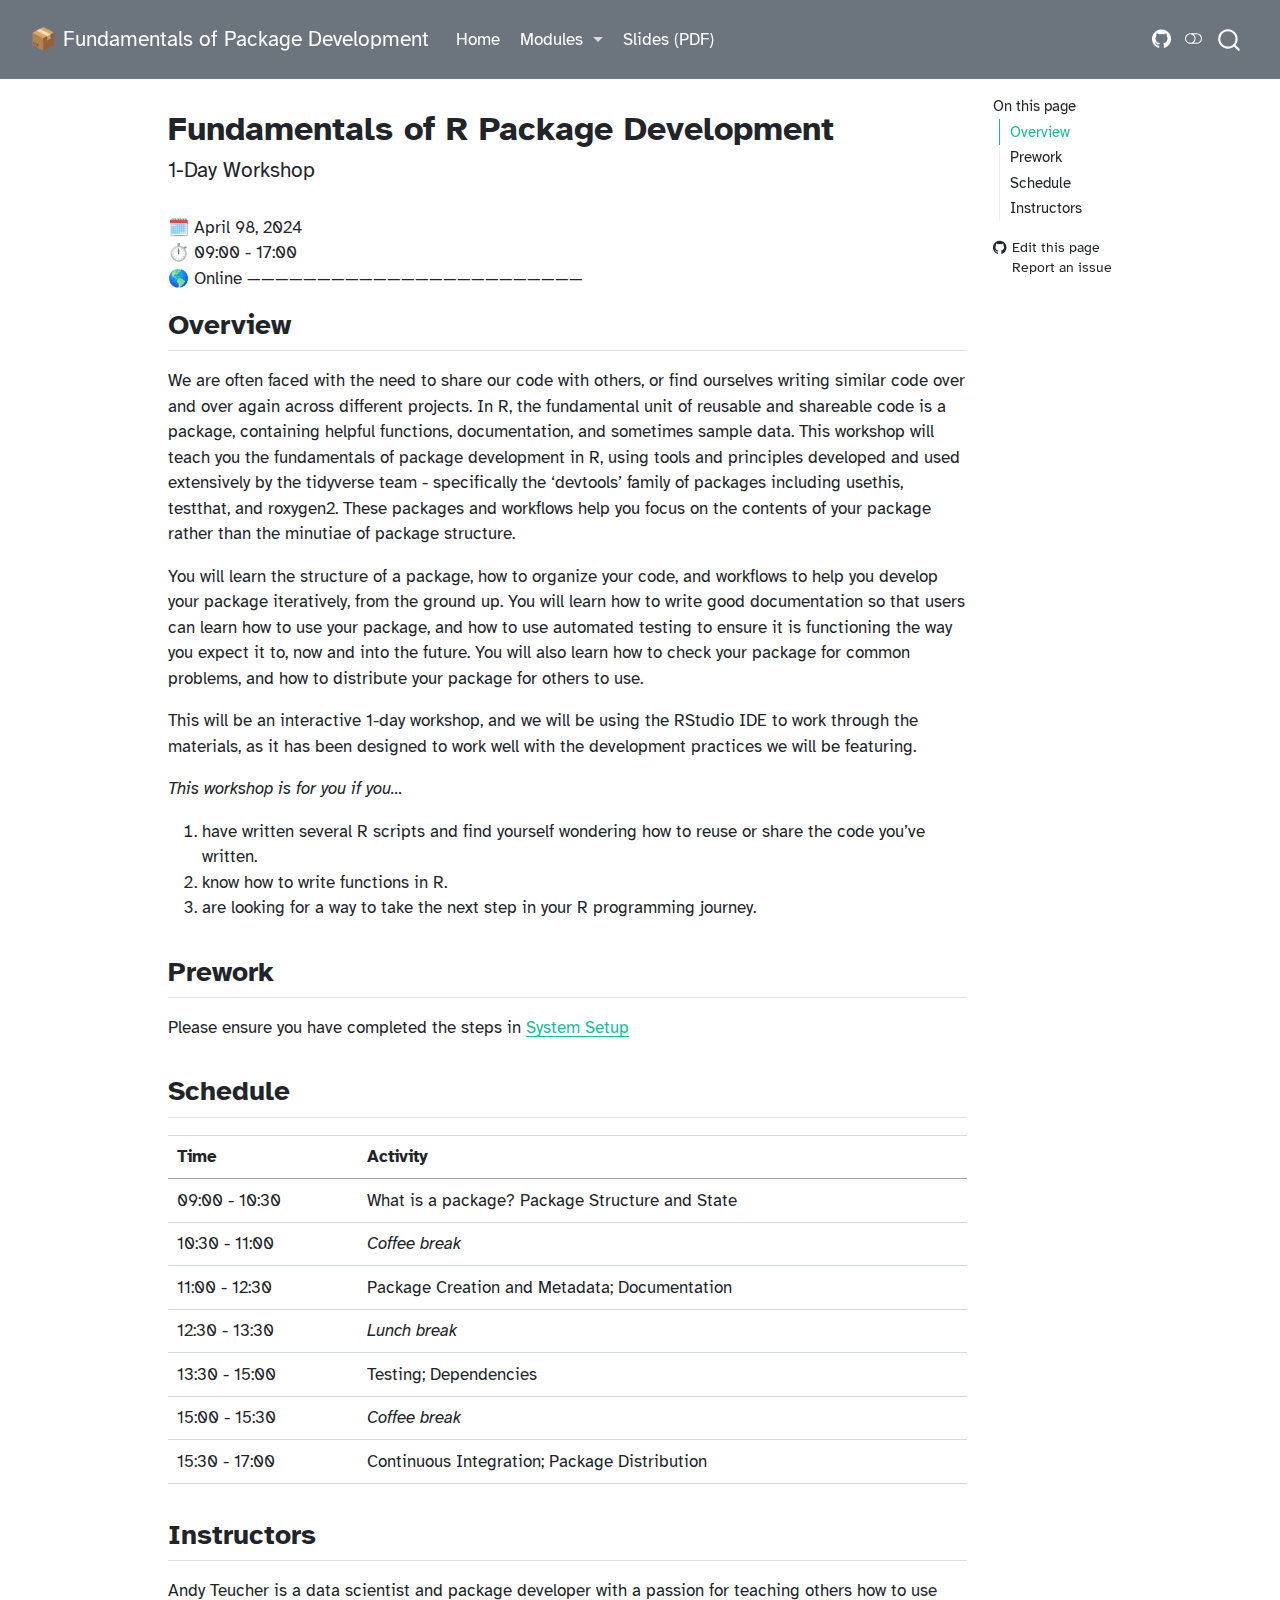
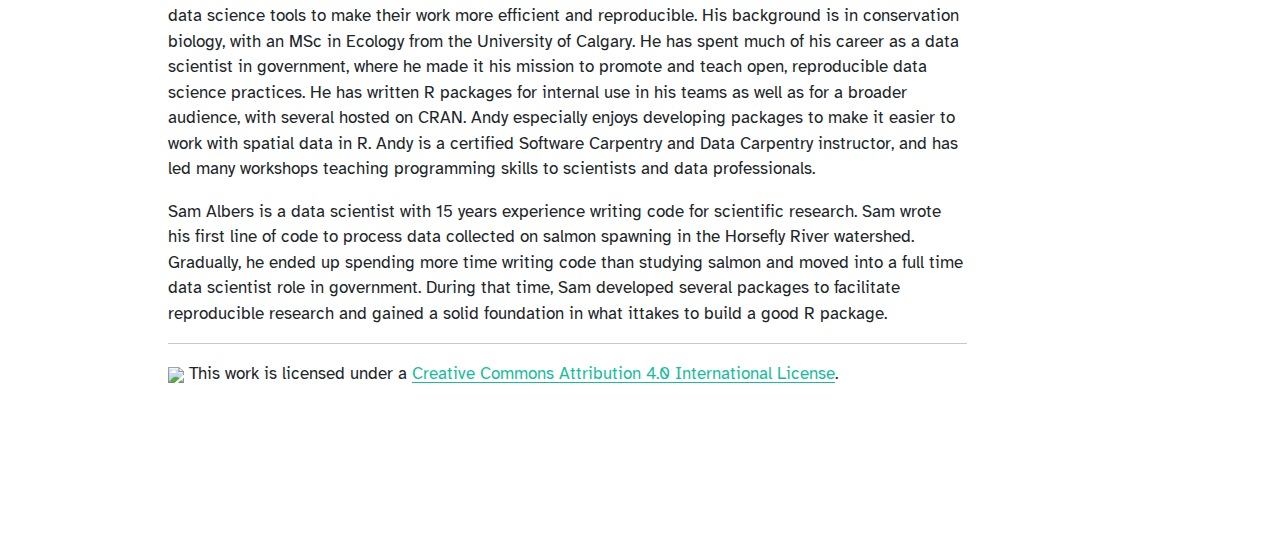
==== commit ddd219d3: "Built site for gh-pages" ====
--- a/index.html
+++ b/index.html
@@ -2,7 +2,7 @@
 <html xmlns="http://www.w3.org/1999/xhtml" lang="en" xml:lang="en"><head>
 
 <meta charset="utf-8">
-<meta name="generator" content="quarto-1.4.551">
+<meta name="generator" content="quarto-1.4.553">
 
 <meta name="viewport" content="width=device-width, initial-scale=1.0, user-scalable=yes">
 
@@ -128,15 +128,11 @@
   </li>  
         <li>
     <a class="dropdown-item" href="./ci.html">
- <span class="dropdown-text">Automated checking with GitHub Actions 🦾</span></a>
-  </li>  
-        <li>
-    <a class="dropdown-item" href="./website.html">
- <span class="dropdown-text">Create a package website 🕸</span></a>
+ <span class="dropdown-text">Automated checking with GitLab 🦾</span></a>
   </li>  
         <li>
     <a class="dropdown-item" href="./share.html">
- <span class="dropdown-text">Hosting and sharing 📤</span></a>
+ <span class="dropdown-text">Sharing 📤</span></a>
   </li>  
     </ul>
   </li>
@@ -147,7 +143,7 @@
 </ul>
             <ul class="navbar-nav navbar-nav-scroll ms-auto">
   <li class="nav-item compact">
-    <a class="nav-link" href="https://github.com/posit-conf-2023/pkg-dev"> <i class="bi bi-github" role="img" aria-label="GitHub">
+    <a class="nav-link" href="https://github.com/ateucher/pkg-dev-psc-2024-04-29"> <i class="bi bi-github" role="img" aria-label="GitHub">
 </i> 
 <span class="menu-text"></span></a>
   </li>  
@@ -171,9 +167,9 @@
   <li><a href="#overview" id="toc-overview" class="nav-link active" data-scroll-target="#overview">Overview</a></li>
   <li><a href="#prework" id="toc-prework" class="nav-link" data-scroll-target="#prework">Prework</a></li>
   <li><a href="#schedule" id="toc-schedule" class="nav-link" data-scroll-target="#schedule">Schedule</a></li>
-  <li><a href="#instructor" id="toc-instructor" class="nav-link" data-scroll-target="#instructor">Instructor</a></li>
+  <li><a href="#instructors" id="toc-instructors" class="nav-link" data-scroll-target="#instructors">Instructors</a></li>
   </ul>
-<div class="toc-actions"><ul><li><a href="https://github.com/posit-conf-2023/pkg-dev/edit/main/index.qmd" class="toc-action"><i class="bi bi-github"></i>Edit this page</a></li><li><a href="https://github.com/posit-conf-2023/pkg-dev/issues/new" class="toc-action"><i class="bi empty"></i>Report an issue</a></li></ul></div></nav>
+<div class="toc-actions"><ul><li><a href="https://github.com/ateucher/pkg-dev-psc-2024-04-29/edit/main/index.qmd" class="toc-action"><i class="bi bi-github"></i>Edit this page</a></li><li><a href="https://github.com/ateucher/pkg-dev-psc-2024-04-29/issues/new" class="toc-action"><i class="bi empty"></i>Report an issue</a></li></ul></div></nav>
     </div>
 <!-- main -->
 <main class="content" id="quarto-document-content">
@@ -198,11 +194,9 @@
 </header>
 
 
-<p>🗓️ September 17 and 18, 2023<br>
+<p>🗓️ April 98, 2024<br>
 ⏱️ 09:00 - 17:00<br>
-🏨 Hyatt Regency, Room “Michigan 3”<br>
-✍️ <a href="http://pos.it/conf">pos.it/conf</a></p>
-<hr>
+🌎 Online ————————————————————————</p>
 <section id="overview" class="level2">
 <h2 class="anchored" data-anchor-id="overview">Overview</h2>
 <p>We are often faced with the need to share our code with others, or find ourselves writing similar code over and over again across different projects. In R, the fundamental unit of reusable and shareable code is a package, containing helpful functions, documentation, and sometimes sample data. This workshop will teach you the fundamentals of package development in R, using tools and principles developed and used extensively by the tidyverse team - specifically the ‘devtools’ family of packages including usethis, testthat, and roxygen2. These packages and workflows help you focus on the contents of your package rather than the minutiae of package structure.</p>
@@ -218,15 +212,10 @@
 <section id="prework" class="level2">
 <h2 class="anchored" data-anchor-id="prework">Prework</h2>
 <p>Please ensure you have completed the steps in <a href="setup.html">System Setup</a></p>
-<p>If you are looking to get started with Git and GitHub, we recommend you register for the “What they forgot to teach you about R” workshop on Day 1, and join us for this workshop on Day 2.</p>
 </section>
 <section id="schedule" class="level2">
 <h2 class="anchored" data-anchor-id="schedule">Schedule</h2>
 <table class="table">
-<colgroup>
-<col style="width: 19%">
-<col style="width: 80%">
-</colgroup>
 <thead>
 <tr class="header">
 <th style="text-align: left;">Time</th>
@@ -260,14 +249,15 @@
 </tr>
 <tr class="odd">
 <td style="text-align: left;">15:30 - 17:00</td>
-<td style="text-align: left;">Continuous Integration; Package Website; Package Distribution</td>
+<td style="text-align: left;">Continuous Integration; Package Distribution</td>
 </tr>
 </tbody>
 </table>
 </section>
-<section id="instructor" class="level2">
-<h2 class="anchored" data-anchor-id="instructor">Instructor</h2>
+<section id="instructors" class="level2">
+<h2 class="anchored" data-anchor-id="instructors">Instructors</h2>
 <p>Andy Teucher is a data scientist and package developer with a passion for teaching others how to use data science tools to make their work more efficient and reproducible. His background is in conservation biology, with an MSc in Ecology from the University of Calgary. He has spent much of his career as a data scientist in government, where he made it his mission to promote and teach open, reproducible data science practices. He has written R packages for internal use in his teams as well as for a broader audience, with several hosted on CRAN. Andy especially enjoys developing packages to make it easier to work with spatial data in R. Andy is a certified Software Carpentry and Data Carpentry instructor, and has led many workshops teaching programming skills to scientists and data professionals.</p>
+<p>Sam Albers is a data scientist with 15 years experience writing code for scientific research. Sam wrote his first line of code to process data collected on salmon spawning in the Horsefly River watershed. Gradually, he ended up spending more time writing code than studying salmon and moved into a full time data scientist role in government. During that time, Sam developed several packages to facilitate reproducible research and gained a solid foundation in what ittakes to build a good R package.</p>
 <hr>
 <p><img src="https://i.creativecommons.org/l/by/4.0/88x31.png" class="img-fluid"> This work is licensed under a <a href="https://creativecommons.org/licenses/by/4.0/">Creative Commons Attribution 4.0 International License</a>.</p>
 
@@ -833,4 +823,4 @@
 
 
 
-<footer class="footer"><div class="nav-footer"><div class="nav-footer-center"><div class="toc-actions d-sm-block d-md-none"><ul><li><a href="https://github.com/posit-conf-2023/pkg-dev/edit/main/index.qmd" class="toc-action"><i class="bi bi-github"></i>Edit this page</a></li><li><a href="https://github.com/posit-conf-2023/pkg-dev/issues/new" class="toc-action"><i class="bi empty"></i>Report an issue</a></li></ul></div></div></div></footer></body></html>+<footer class="footer"><div class="nav-footer"><div class="nav-footer-center"><div class="toc-actions d-sm-block d-md-none"><ul><li><a href="https://github.com/ateucher/pkg-dev-psc-2024-04-29/edit/main/index.qmd" class="toc-action"><i class="bi bi-github"></i>Edit this page</a></li><li><a href="https://github.com/ateucher/pkg-dev-psc-2024-04-29/issues/new" class="toc-action"><i class="bi empty"></i>Report an issue</a></li></ul></div></div></div></footer></body></html>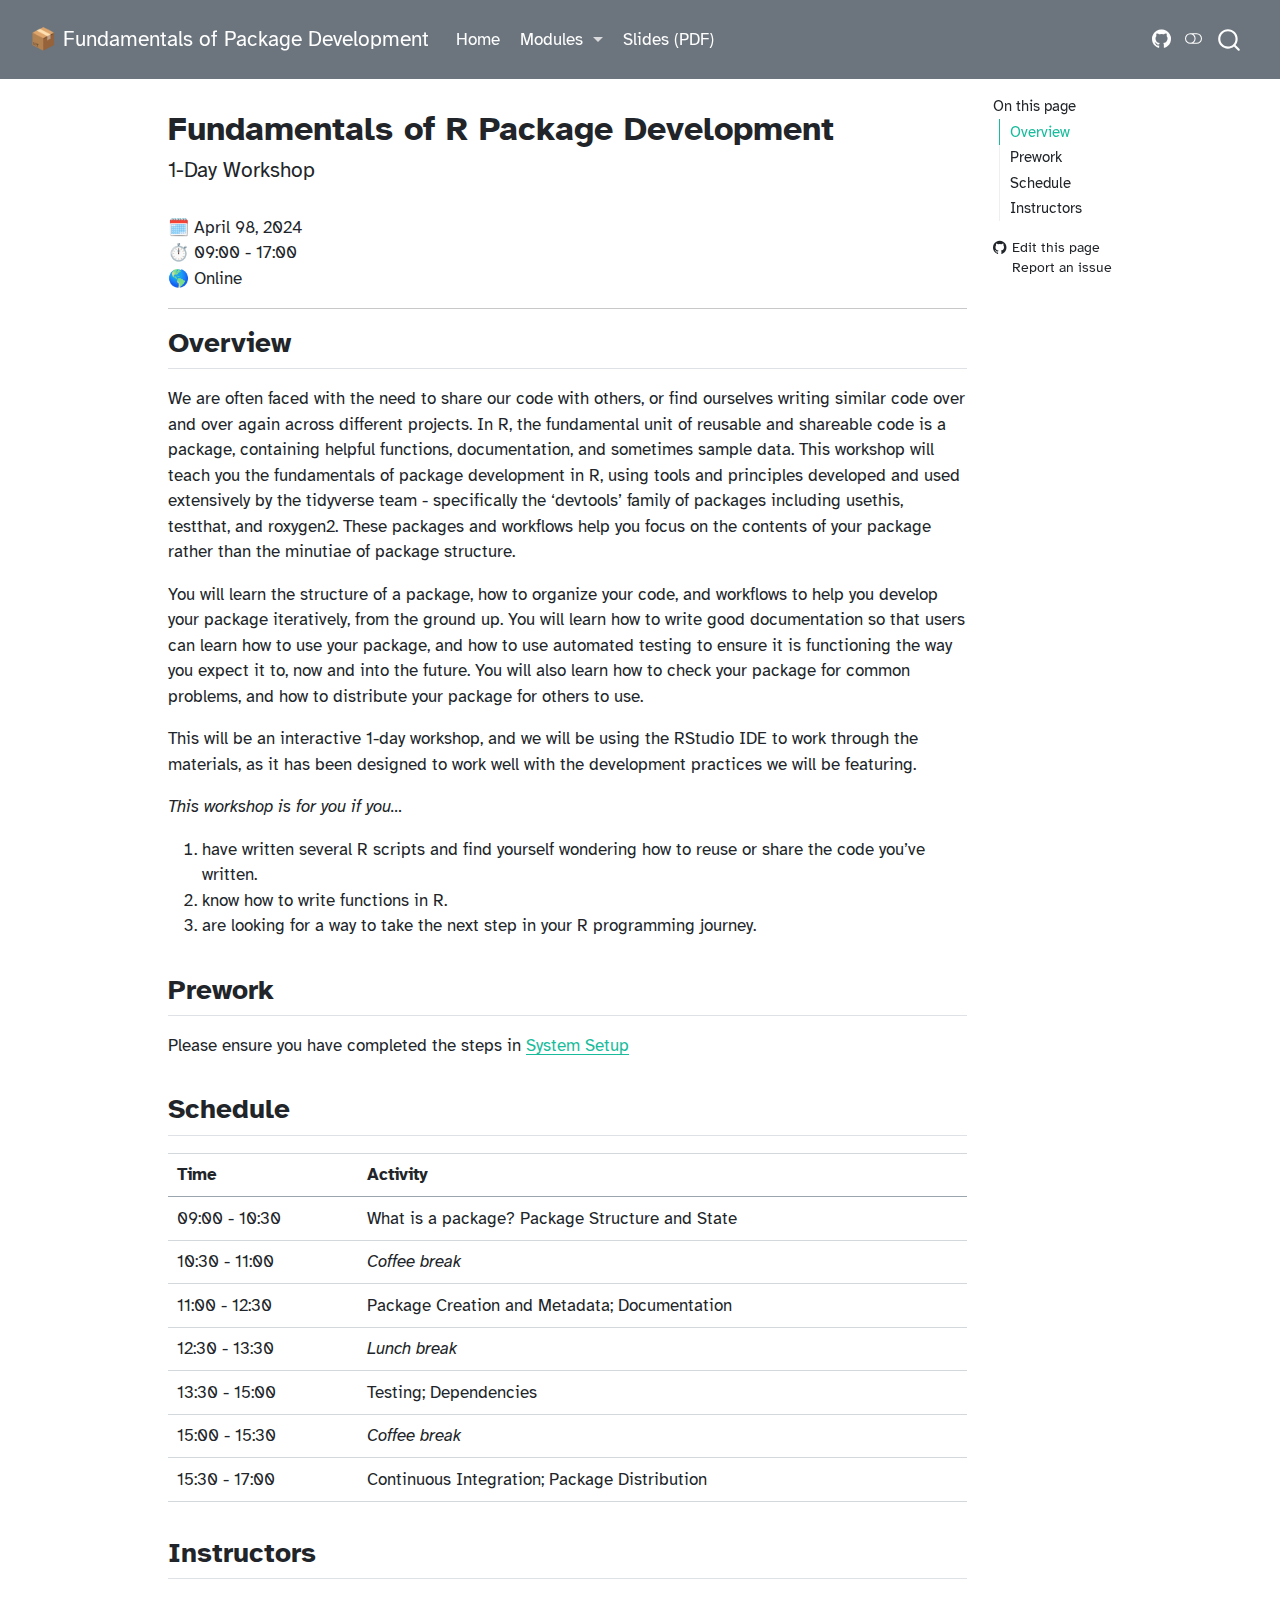
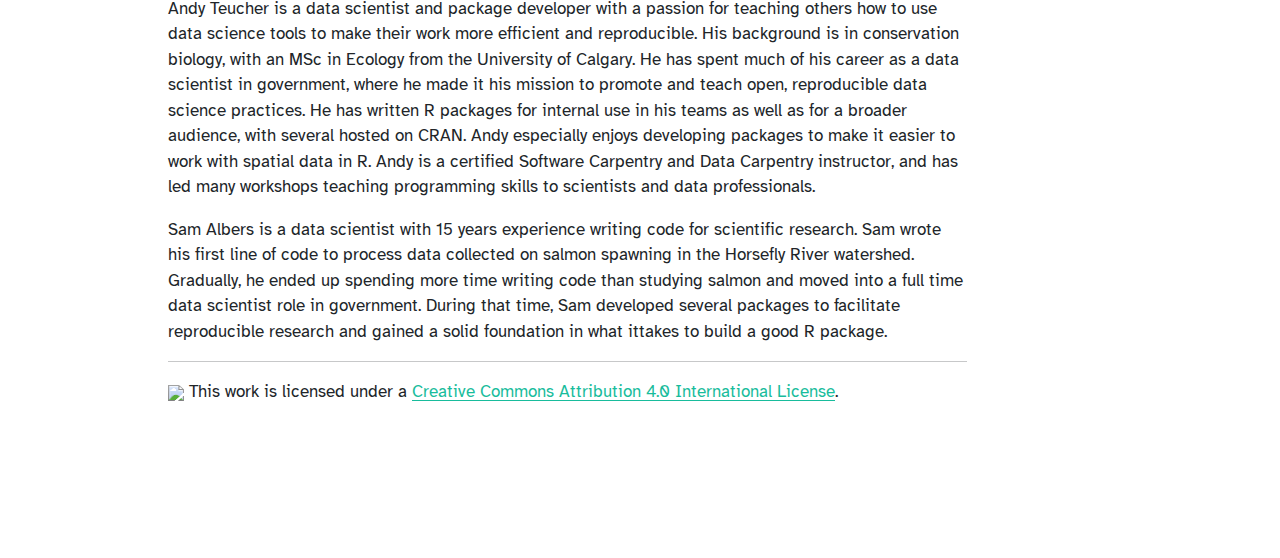
==== commit 578a7232: "Built site for gh-pages" ====
--- a/index.html
+++ b/index.html
@@ -196,7 +196,8 @@
 
 <p>🗓️ April 98, 2024<br>
 ⏱️ 09:00 - 17:00<br>
-🌎 Online ————————————————————————</p>
+🌎 Online</p>
+<hr>
 <section id="overview" class="level2">
 <h2 class="anchored" data-anchor-id="overview">Overview</h2>
 <p>We are often faced with the need to share our code with others, or find ourselves writing similar code over and over again across different projects. In R, the fundamental unit of reusable and shareable code is a package, containing helpful functions, documentation, and sometimes sample data. This workshop will teach you the fundamentals of package development in R, using tools and principles developed and used extensively by the tidyverse team - specifically the ‘devtools’ family of packages including usethis, testthat, and roxygen2. These packages and workflows help you focus on the contents of your package rather than the minutiae of package structure.</p>
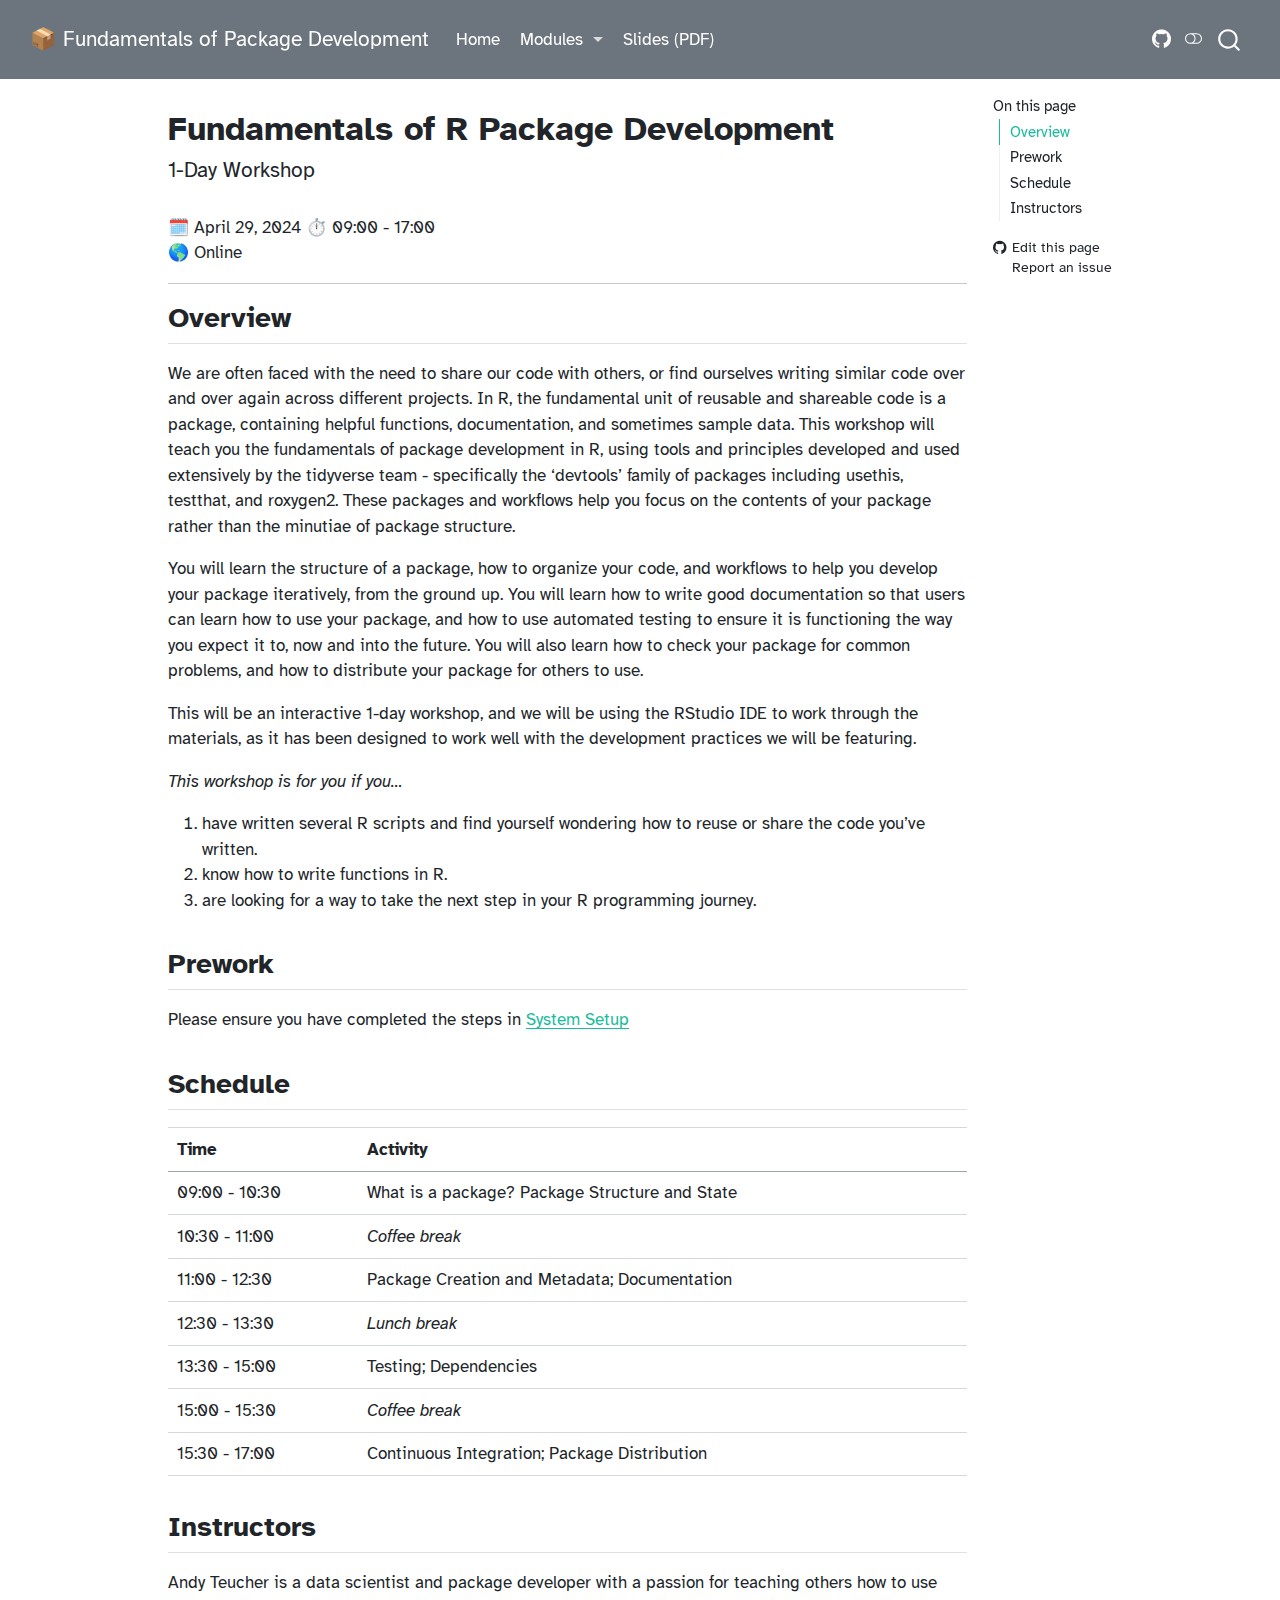
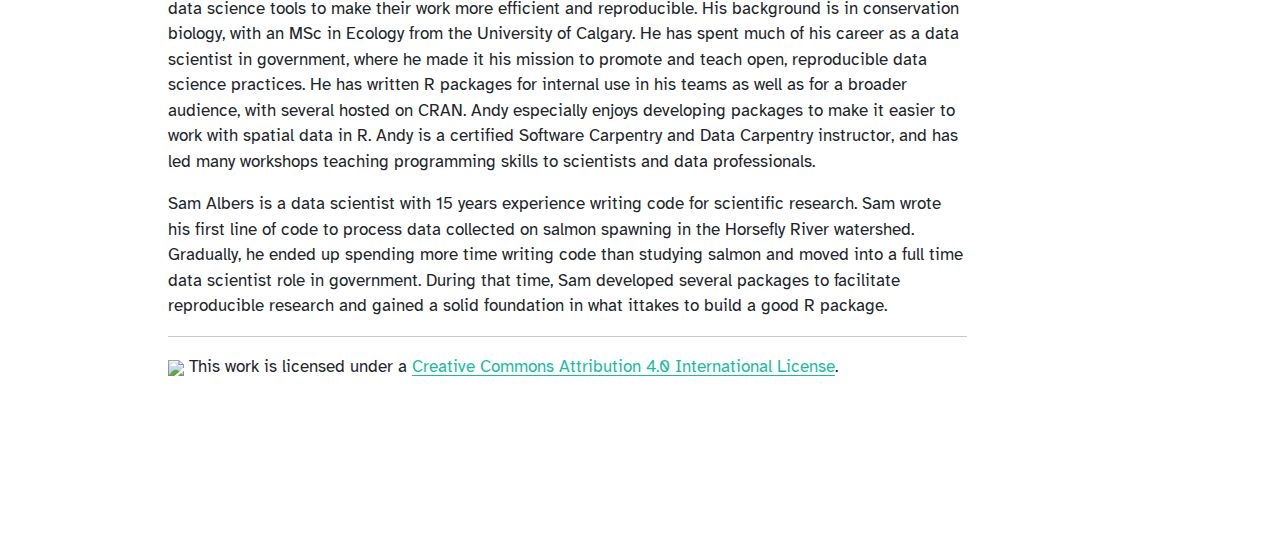
==== commit cbe41507: "Built site for gh-pages" ====
--- a/index.html
+++ b/index.html
@@ -194,8 +194,7 @@
 </header>
 
 
-<p>🗓️ April 98, 2024<br>
-⏱️ 09:00 - 17:00<br>
+<p>🗓️ April 29, 2024 ⏱️ 09:00 - 17:00<br>
 🌎 Online</p>
 <hr>
 <section id="overview" class="level2">
